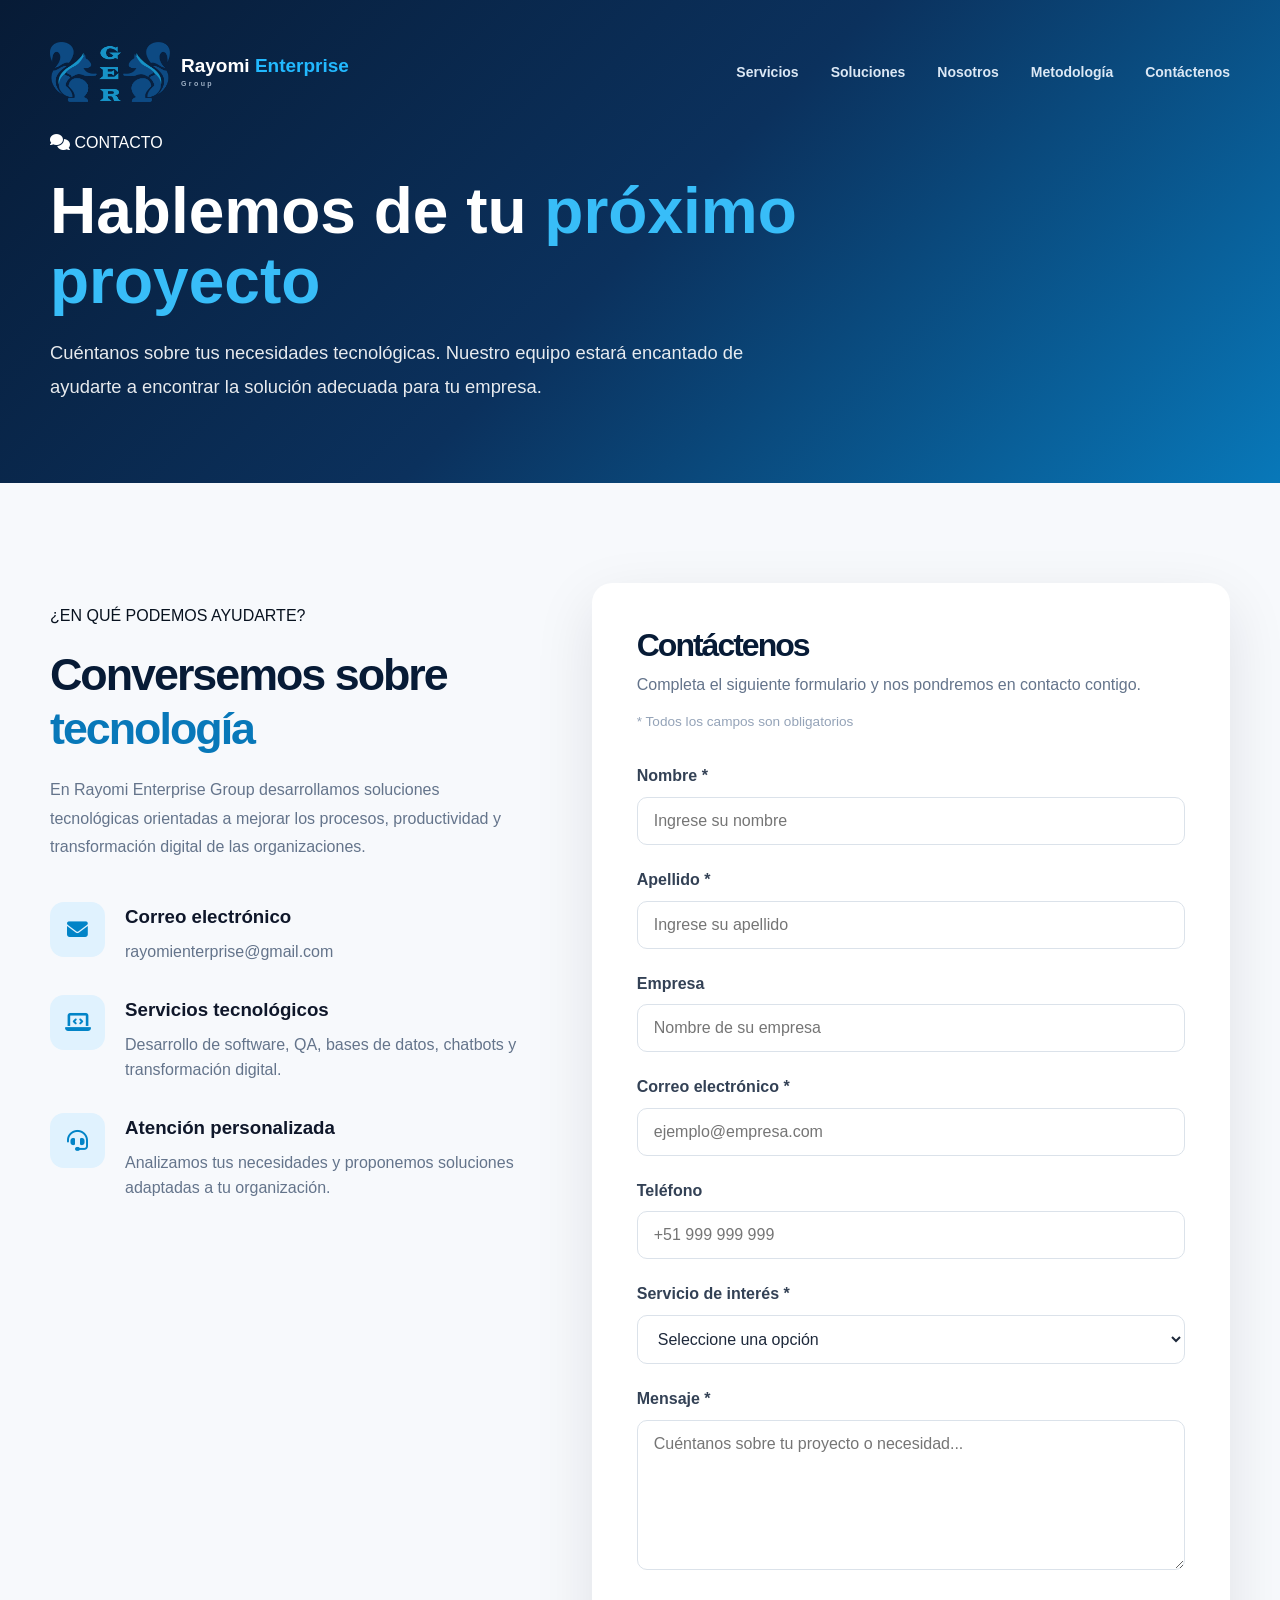
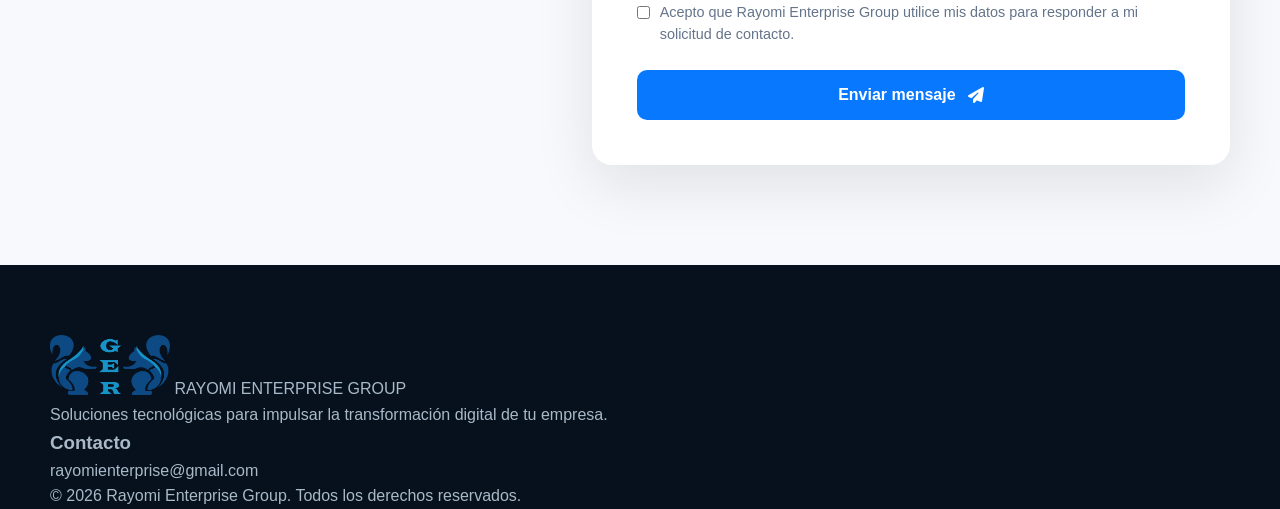
==== contacto.html @ 464d5907 "Update contacto.html" ====
<!DOCTYPE html>
<html lang="es">

<head>
    <meta charset="UTF-8">
    <meta name="viewport" content="width=device-width, initial-scale=1.0">

    <title>Contáctenos | Rayomi Enterprise Group</title>

    <meta name="description"
        content="Contáctenos para conocer nuestros servicios de desarrollo de software, bases de datos, chatbots, QA y soluciones tecnológicas.">

    <!-- Font Awesome -->
    <link rel="stylesheet" href="https://cdnjs.cloudflare.com/ajax/libs/font-awesome/6.5.2/css/all.min.css">

    <link rel="stylesheet" href="styles.css">
</head>

<body>

    <!-- =========================
         HEADER
    ========================== -->
    <header class="header" id="header">
    <div class="container nav">
      <a href="#inicio" class="brand" aria-label="Rayomi Enterprise Grop">
        <!--<span class="brand-mark"><i class="fa-solid fa-cloud"></i></span>--!>
		<img src="logoRayomi.png" width="120px">
        <span>Rayomi <strong>Enterprise</strong><small>Group</small></span>
      </a>

      <button class="menu-toggle" id="menuToggle" aria-label="Abrir menú">
        <i class="fa-solid fa-bars"></i>
      </button>

      <nav id="mainNav">
        <a href="#servicios">Servicios</a>
        <a href="#soluciones">Soluciones</a>
        <a href="#nosotros">Nosotros</a>
        <a href="#metodologia">Metodología</a>
        <!--<a href="#contacto" class="nav-cta">Hablemos <i class="fa-solid fa-arrow-right"></i></a>--!>
		<a href="contacto.html">Contáctenos</a>
      </nav>
    </div>
  </header>


    <!-- =========================
         HERO CONTACTO
    ========================== -->
    <section class="contact-hero">

        <div class="container">

            <div class="contact-hero-content">

                <span class="section-tag">
                    <i class="fa-solid fa-comments"></i>
                    CONTACTO
                </span>

                <h1>
                    Hablemos de tu
                    <span>próximo proyecto</span>
                </h1>

                <p>
                    Cuéntanos sobre tus necesidades tecnológicas.
                    Nuestro equipo estará encantado de ayudarte a
                    encontrar la solución adecuada para tu empresa.
                </p>

            </div>

        </div>

    </section>


    <!-- =========================
         FORMULARIO
    ========================== -->
    <section class="contact-section">

        <div class="container contact-grid">


            <!-- INFORMACIÓN -->
            <div class="contact-info">

                <span class="section-tag">
                    ¿EN QUÉ PODEMOS AYUDARTE?
                </span>

                <h2>
                    Conversemos sobre
                    <span>tecnología</span>
                </h2>

                <p>
                    En Rayomi Enterprise Group desarrollamos soluciones
                    tecnológicas orientadas a mejorar los procesos,
                    productividad y transformación digital de las
                    organizaciones.
                </p>


                <div class="contact-info-item">

                    <div class="contact-icon">
                        <i class="fa-solid fa-envelope"></i>
                    </div>

                    <div>
                        <h3>Correo electrónico</h3>

                        <a href="mailto:rayomienterprise@gmail.com">
                            rayomienterprise@gmail.com
                        </a>
                    </div>

                </div>


                <div class="contact-info-item">

                    <div class="contact-icon">
                        <i class="fa-solid fa-laptop-code"></i>
                    </div>

                    <div>
                        <h3>Servicios tecnológicos</h3>

                        <p>
                            Desarrollo de software,
                            QA, bases de datos, chatbots
                            y transformación digital.
                        </p>
                    </div>

                </div>


                <div class="contact-info-item">

                    <div class="contact-icon">
                        <i class="fa-solid fa-headset"></i>
                    </div>

                    <div>
                        <h3>Atención personalizada</h3>

                        <p>
                            Analizamos tus necesidades y
                            proponemos soluciones adaptadas
                            a tu organización.
                        </p>
                    </div>

                </div>

            </div>


            <!-- FORMULARIO -->
            <div class="contact-form-container">

                <div class="form-header">

                    <h2>Contáctenos</h2>

                    <p>
                        Completa el siguiente formulario y
                        nos pondremos en contacto contigo.
                    </p>

                    <span class="required-info">
                        * Todos los campos son obligatorios
                    </span>

                </div>


                <!--
                    FORMSubmit permite enviar el formulario
                    directamente al correo indicado.
                -->
                <form id="contactForm" action="https://formsubmit.co/rayomienterprise@gmail.com" method="POST">


                    <!-- CONFIGURACIÓN FORMSUBMIT -->

                    <input type="hidden" name="_subject" value="Nuevo contacto desde Rayomi Enterprise Group">

                    <input type="hidden" name="_captcha" value="false">

                    <input type="hidden" name="_template" value="table">
                    <!--value="https://TU-DOMINIO.com/contacto.html?enviado=1">-->
                    <input type="hidden" name="_next"
                        value="https://rayomienterprise.github.io/contacto.html?enviado=1">

                    <!-- NOMBRE -->

                    <div class="form-group">

                        <label for="nombre">
                            Nombre *
                        </label>

                        <input type="text" id="nombre" name="Nombre" placeholder="Ingrese su nombre" required>

                    </div>


                    <!-- APELLIDO -->

                    <div class="form-group">

                        <label for="apellido">
                            Apellido *
                        </label>

                        <input type="text" id="apellido" name="Apellido" placeholder="Ingrese su apellido" required>

                    </div>


                    <!-- EMPRESA -->

                    <div class="form-group">

                        <label for="empresa">
                            Empresa
                        </label>

                        <input type="text" id="empresa" name="Empresa" placeholder="Nombre de su empresa">

                    </div>


                    <!-- CORREO -->

                    <div class="form-group">

                        <label for="email">
                            Correo electrónico *
                        </label>

                        <input type="email" id="email" name="Correo" placeholder="ejemplo@empresa.com" required>

                    </div>


                    <!-- TELÉFONO -->

                    <div class="form-group">

                        <label for="telefono">
                            Teléfono
                        </label>

                        <input type="tel" id="telefono" name="Telefono" placeholder="+51 999 999 999">

                    </div>


                    <!-- SERVICIO -->

                    <div class="form-group">

                        <label for="servicio">
                            Servicio de interés *
                        </label>

                        <select id="servicio" name="Servicio" required>

                            <option value="">
                                Seleccione una opción
                            </option>

                            <option value="Desarrollo de Software">
                                Desarrollo de Software
                            </option>

                            <option value="Aseguramiento y Control de Calidad">
                                Aseguramiento y Control de Calidad
                            </option>

                            <option value="Bases de Datos">
                                Bases de Datos
                            </option>

                            <option value="Chatbots e Inteligencia Artificial">
                                Chatbots e Inteligencia Artificial
                            </option>

                            <option value="Transformación Digital">
                                Transformación Digital
                            </option>

                            <option value="Consultoría TI">
                                Consultoría TI
                            </option>

                            <option value="Otro">
                                Otro
                            </option>

                        </select>

                    </div>


                    <!-- MENSAJE -->

                    <div class="form-group">

                        <label for="mensaje">
                            Mensaje *
                        </label>

                        <textarea id="mensaje" name="Mensaje" rows="6"
                            placeholder="Cuéntanos sobre tu proyecto o necesidad..." required></textarea>

                    </div>


                    <!-- CONSENTIMIENTO -->

                    <div class="form-checkbox">

                        <input type="checkbox" id="consentimiento" name="Consentimiento" value="Aceptado" required>

                        <label for="consentimiento">

                            Acepto que Rayomi Enterprise Group utilice
                            mis datos para responder a mi solicitud
                            de contacto.

                        </label>

                    </div>


                    <!-- BOTÓN -->

                    <button type="submit" class="btn btn-primary btn-submit">

                        <span>
                            Enviar mensaje
                        </span>

                        <i class="fa-solid fa-paper-plane"></i>

                    </button>


                    <!-- MENSAJE DE PROCESAMIENTO -->

                    <div id="formMessage" class="form-message">
                    </div>

                </form>

            </div>

        </div>

    </section>


    <!-- =========================
         FOOTER
    ========================== -->

    <footer class="footer">

        <div class="container">

            <div class="footer-content">

                <div>
                    <div class="logo"><img src="logoRayomi.png" width="120px">
                        <span class="logo-jmp">RAYOMI</span>
                        <span class="logo-text">ENTERPRISE GROUP</span>
                    </div>

                    <p>
                        Soluciones tecnológicas para impulsar
                        la transformación digital de tu empresa.
                    </p>

                </div>


                <div>

                    <h3>Contacto</h3>

                    <a href="mailto:rayomienterprise@gmail.com">
                        rayomienterprise@gmail.com
                    </a>

                </div>

            </div>


            <div class="footer-bottom">

                <p>
                    © 2026 Rayomi Enterprise Group. Todos los derechos reservados.
                </p>

            </div>

        </div>

    </footer>


    <script src="contacto.js"></script>

</body>

</html>
---- styles.css ----
*{margin:0;padding:0;box-sizing:border-box}
:root{--ink:#08121f;--blue:#0878ff;--cyan:#00c6ff;--muted:#667085;--line:#e7ebf0;--dark:#071321;--dark2:#0c1d30;--white:#fff}
html{scroll-behavior:smooth}
body{font-family:Inter,Arial,sans-serif;color:var(--ink);background:#fff;line-height:1.6;overflow-x:hidden}
a{text-decoration:none;color:inherit}
.container{width:min(1180px,calc(100% - 40px));margin:auto}
.topbar{background:#06101c;color:#b8c6d6;font-size:12px}
.topbar-inner{display:flex;justify-content:flex-end;gap:25px;padding:8px 0}
.topbar i{color:#31b9ff;margin-right:6px}
.header{position:absolute;z-index:20;top:31px;left:0;width:100%;transition:.35s}
.header.scrolled{position:fixed;top:0;background:rgba(6,16,28,.96);box-shadow:0 8px 30px #0002}
.nav{height:82px;display:flex;align-items:center;justify-content:space-between}
.brand{display:flex;align-items:center;gap:11px;color:#fff;font-size:19px;font-weight:800;line-height:1}
.brand strong{color:#22b9ff}
.brand small{display:block;font-size:7px;letter-spacing:2.4px;color:#9fb1c6;margin-top:5px}
.brand-mark{width:39px;height:39px;border:1px solid #35baff;border-radius:12px;display:grid;place-items:center;color:#36c4ff;background:#ffffff0d}
nav{display:flex;align-items:center;gap:32px;color:#dce8f5;font-size:14px;font-weight:600}
nav a{transition:.25s}
nav a:hover{color:#37c5ff}
.nav-cta{border:1px solid #ffffff55;padding:11px 17px;border-radius:30px}
.menu-toggle{display:none;background:none;border:0;color:#fff;font-size:23px}
.hero{height:760px;background:#06111d}
.hero-slider{height:100%;position:relative;overflow:hidden}
.hero-slide{position:absolute;inset:0;background-image:var(--bg);background-size:cover;background-position:center;opacity:0;transform:scale(1.04);transition:opacity .8s,transform 6s}
.hero-slide.active{opacity:1;transform:scale(1)}
.hero-overlay{position:absolute;inset:0;background:linear-gradient(90deg,#04101df2 0%,#061525c8 46%,#06152545 100%)}
.hero-content{height:100%;display:flex;align-items:center;position:relative;z-index:2}
.hero-copy{max-width:760px;color:#fff;padding-top:55px}
.eyebrow,.section-kicker{display:inline-block;font-size:11px;letter-spacing:2.2px;font-weight:800;color:#35c4ff;margin-bottom:18px}
.hero h1{font-size:clamp(43px,6vw,78px);line-height:1.04;letter-spacing:-3px;margin-bottom:24px}
.hero h1 span,h2 span{color:#21b9ff}
.hero p{font-size:18px;color:#d0dae5;max-width:650px;margin-bottom:32px}
.hero-actions{display:flex;gap:13px;flex-wrap:wrap}
.btn{display:inline-flex;align-items:center;gap:12px;padding:14px 23px;border-radius:4px;font-weight:700;font-size:14px;transition:.3s}
.btn-primary{background:#0878ff;color:#fff}
.btn-primary:hover{background:#0d94ff;transform:translateY(-2px)}
.btn-outline{border:1px solid #fff8;color:#fff}
.btn-outline:hover{background:#fff;color:#08121f}
.slider-controls{position:absolute;bottom:45px;left:50%;transform:translateX(-50%);width:min(1180px,calc(100% - 40px));display:flex;align-items:center;gap:20px;z-index:5}
.slider-controls button,.carousel-arrows button{width:43px;height:43px;border:1px solid #ffffff55;background:#ffffff0d;color:#fff;border-radius:50%;cursor:pointer}
.slider-dots{display:flex;gap:7px}
.slider-dots button{width:35px;height:3px;border:0;border-radius:5px;background:#ffffff55;cursor:pointer}
.slider-dots button.active{background:#22baff}
.section{padding:105px 0}
.intro-grid{display:grid;grid-template-columns:1fr 1fr;gap:80px;align-items:end}
h2{font-size:clamp(34px,4vw,54px);line-height:1.08;letter-spacing:-2px}
.lead{font-size:19px;color:var(--muted);max-width:540px;margin-bottom:25px}
.text-link{font-weight:800;color:#0878ff}
.text-link i{margin-left:8px}
.section-dark{background:var(--dark);color:#fff}
.section-heading{display:flex;justify-content:space-between;align-items:end;gap:40px;margin-bottom:48px}
.section-heading.light p{color:#9fb1c6}
.section-heading>p{max-width:410px;color:var(--muted)}
.service-grid{display:grid;grid-template-columns:repeat(3,1fr);border-top:1px solid #ffffff18;border-left:1px solid #ffffff18}
.service-card{padding:35px;border-right:1px solid #ffffff18;border-bottom:1px solid #ffffff18;min-height:295px;position:relative;transition:.35s;background:linear-gradient(145deg,#ffffff00,#ffffff02)}
.service-card:hover{background:#10283e;transform:translateY(-5px)}
.service-icon{width:48px;height:48px;border:1px solid #25baff55;color:#25baff;display:grid;place-items:center;border-radius:13px;margin-bottom:35px}
.service-card>span{font-size:11px;color:#64778b;float:right}
.service-card h3{font-size:20px;line-height:1.2;margin-bottom:12px}
.service-card p{font-size:14px;color:#9fb1c6;margin-bottom:20px}
.service-card a{font-size:12px;font-weight:800;color:#35c4ff}
.service-card a i{margin-left:7px}
.solutions{background:#f7f9fb}
.solution-carousel{display:grid;grid-auto-flow:column;grid-auto-columns:calc(33.333% - 15px);gap:22px;overflow-x:auto;scroll-snap-type:x mandatory;scrollbar-width:none}
.solution-carousel::-webkit-scrollbar{display:none}
.solution-card{background:#fff;scroll-snap-align:start;box-shadow:0 15px 40px #0914260d}
.solution-image{height:220px;background-size:cover;background-position:center}
.solution-body{padding:27px}
.solution-body span{font-size:10px;letter-spacing:1.5px;font-weight:800;color:#0878ff}
.solution-body h3{font-size:22px;margin:9px 0}
.solution-body p{color:var(--muted);font-size:14px}
.carousel-arrows{display:flex;gap:10px;justify-content:flex-end;margin-top:25px}
.carousel-arrows button{color:#08121f;border-color:#cdd6df;background:#fff}
.carousel-arrows button:hover{background:#0878ff;color:#fff;border-color:#0878ff}
.feature-banner{position:relative;min-height:650px;color:#fff;display:flex;align-items:center;overflow:hidden}
.feature-bg{position:absolute;inset:0;background:linear-gradient(90deg,#061321ee,#061321a8,#06132155),url('https://images.unsplash.com/photo-1451187580459-43490279c0fa?auto=format&fit=crop&w=2000&q=85') center/cover}
.feature-content{position:relative;z-index:2;padding:90px 0}
.feature-content h2{max-width:800px;margin-bottom:25px}
.feature-content>p{max-width:650px;color:#cbd6e1;font-size:17px}
.stats{display:flex;gap:65px;margin-top:55px;flex-wrap:wrap}
.stats div{display:flex;flex-direction:column}
.stats strong{font-size:38px;color:#2bc0ff}
.stats span{font-size:12px;color:#aebdcb;text-transform:uppercase;letter-spacing:1px}
.centered{text-align:center;display:block;max-width:700px;margin:0 auto 60px}
.centered p{margin:15px auto 0}
.process-grid{display:grid;grid-template-columns:repeat(4,1fr);gap:20px}
.process-item{position:relative;padding:35px 28px;border-top:1px solid #dce2e8}
.process-number{font-size:11px;font-weight:800;color:#0878ff;margin-bottom:30px}
.process-item>i{font-size:24px;color:#0878ff;margin-bottom:18px}
.process-item h3{margin-bottom:10px}
.process-item p{font-size:14px;color:var(--muted)}
.cta{padding:75px 0;background:#0878ff;color:#fff}
.cta-inner{display:flex;justify-content:space-between;align-items:center;gap:40px}
.cta h2{max-width:780px}
.cta .section-kicker{color:#aeeaff}
.btn-light{background:#fff;color:#0878ff;white-space:nowrap}
.btn-light:hover{transform:translateY(-2px);box-shadow:0 10px 25px #001c3b33}
.footer{background:#06111d;color:#aab9c8;padding:70px 0 0}
.footer-grid{display:grid;grid-template-columns:2fr 1fr 1fr 1.2fr;gap:50px;padding-bottom:55px}
.footer-brand{margin-bottom:20px}
.footer-grid>div>p{max-width:300px;font-size:13px}
.footer h4{color:#fff;font-size:13px;margin-bottom:18px}
.footer-grid>div>a:not(.brand),.footer-grid>div>span{display:block;font-size:13px;margin:10px 0;color:#aab9c8}
.footer-grid>div>a:not(.brand):hover{color:#2bc0ff}
.socials{display:flex;gap:9px;margin-top:20px}
.socials a{width:35px!important;height:35px;border:1px solid #ffffff22;border-radius:50%;display:grid!important;place-items:center}
.copyright{border-top:1px solid #ffffff12;padding:20px 0;display:flex;justify-content:space-between;font-size:11px}
.back-top{position:fixed;right:22px;bottom:22px;width:43px;height:43px;border:0;border-radius:50%;background:#0878ff;color:#fff;cursor:pointer;opacity:0;visibility:hidden;transition:.3s;z-index:30}
.back-top.show{opacity:1;visibility:visible}
@media(max-width:900px){
  .topbar{display:none}.header{top:0}.nav{height:72px}.menu-toggle{display:block}
  nav{display:none;position:absolute;top:72px;left:0;width:100%;padding:22px 20px;background:#06111df7;flex-direction:column;align-items:flex-start;gap:18px}
  nav.open{display:flex}.nav-cta{width:100%;text-align:center}
  .hero{height:680px}.intro-grid,.service-grid{grid-template-columns:1fr}.intro-grid{gap:35px}
  .section-heading,.cta-inner{align-items:flex-start;flex-direction:column}.solution-carousel{grid-auto-columns:80%}
  .process-grid{grid-template-columns:repeat(2,1fr)}.footer-grid{grid-template-columns:1fr 1fr}
}
@media(max-width:560px){
  .container{width:min(100% - 28px,1180px)}.hero h1{font-size:43px;letter-spacing:-1.5px}
  .hero p{font-size:16px}.section{padding:75px 0}.service-card{min-height:260px;padding:28px}
  .solution-carousel{grid-auto-columns:92%}.feature-banner{min-height:600px}.stats{gap:30px}
  .process-grid,.footer-grid{grid-template-columns:1fr}.copyright{flex-direction:column;gap:7px}
}

/* ==========================================
   CONTACTO
========================================== */

.contact-hero {
    padding: 130px 0 80px;
    background:
        linear-gradient(
            135deg,
            #071b36 0%,
            #0b315d 50%,
            #0878b9 100%
        );
    color: white;
}

.contact-hero-content {
    max-width: 800px;
}

.contact-hero h1 {
    font-size: clamp(2.5rem, 5vw, 4.5rem);
    line-height: 1.1;
    margin: 20px 0;
}

.contact-hero h1 span {
    color: #38bdf8;
}

.contact-hero p {
    font-size: 1.15rem;
    line-height: 1.8;
    max-width: 700px;
    opacity: 0.9;
}


/* ==========================================
   SECCIÓN CONTACTO
========================================== */

.contact-section {
    padding: 100px 0;
    background: #f7f9fc;
}

.contact-grid {
    display: grid;
    grid-template-columns: 0.85fr 1.15fr;
    gap: 70px;
    align-items: start;
}


/* ==========================================
   INFORMACIÓN
========================================== */

.contact-info {
    padding-top: 20px;
}

.contact-info h2 {
    font-size: 2.8rem;
    line-height: 1.2;
    margin: 20px 0;
    color: #071b36;
}

.contact-info h2 span {
    color: #0878b9;
}

.contact-info > p {
    color: #64748b;
    line-height: 1.8;
    margin-bottom: 40px;
}


.contact-info-item {
    display: flex;
    gap: 20px;
    margin-bottom: 30px;
}

.contact-icon {
    min-width: 55px;
    height: 55px;

    display: flex;
    align-items: center;
    justify-content: center;

    border-radius: 14px;

    background: #e0f2fe;
    color: #0284c7;

    font-size: 1.3rem;
}

.contact-info-item h3 {
    margin: 0 0 7px;
    color: #0f172a;
}

.contact-info-item p,
.contact-info-item a {
    margin: 0;
    color: #64748b;
    line-height: 1.6;
}

.contact-info-item a {
    text-decoration: none;
}

.contact-info-item a:hover {
    color: #0284c7;
}


/* ==========================================
   FORMULARIO
========================================== */

.contact-form-container {
    background: white;

    padding: 45px;

    border-radius: 20px;

    box-shadow:
        0 20px 60px rgba(15, 23, 42, 0.10);
}

.form-header {
    margin-bottom: 30px;
}

.form-header h2 {
    font-size: 2rem;
    color: #071b36;
    margin-bottom: 10px;
}

.form-header p {
    color: #64748b;
    margin-bottom: 10px;
}

.required-info {
    font-size: 0.85rem;
    color: #94a3b8;
}


/* ==========================================
   CAMPOS
========================================== */

.form-group {
    margin-bottom: 22px;
}

.form-group label {
    display: block;

    margin-bottom: 8px;

    font-weight: 600;

    color: #334155;
}

.form-group input,
.form-group select,
.form-group textarea {

    width: 100%;

    padding: 14px 16px;

    border: 1px solid #dbe2ea;

    border-radius: 10px;

    background: #fff;

    font-family: inherit;

    font-size: 1rem;

    color: #1e293b;

    outline: none;

    transition: all 0.25s ease;

    box-sizing: border-box;
}

.form-group textarea {
    resize: vertical;
    min-height: 150px;
}

.form-group input:focus,
.form-group select:focus,
.form-group textarea:focus {

    border-color: #0284c7;

    box-shadow:
        0 0 0 3px rgba(2, 132, 199, 0.10);
}


/* ==========================================
   CHECKBOX
========================================== */

.form-checkbox {

    display: flex;

    align-items: flex-start;

    gap: 10px;

    margin: 25px 0;

    color: #64748b;

    font-size: 0.9rem;

    line-height: 1.5;
}

.form-checkbox input {
    margin-top: 4px;
}


/* ==========================================
   BOTÓN
========================================== */

.btn-submit {

    width: 100%;

    border: none;

    display: flex;

    justify-content: center;

    align-items: center;

    gap: 12px;

    cursor: pointer;

    padding: 16px 25px;

    font-size: 1rem;

    font-weight: 600;

    border-radius: 10px;

    transition: all 0.3s ease;
}

.btn-submit:hover {
    transform: translateY(-2px);

    box-shadow:
        0 10px 25px rgba(2, 132, 199, 0.25);
}

.btn-submit:disabled {
    opacity: 0.7;
    cursor: wait;
    transform: none;
}


/* ==========================================
   MENSAJES
========================================== */

.form-message {

    margin-top: 20px;

    padding: 14px;

    border-radius: 10px;

    display: none;

    line-height: 1.5;
}

.form-message.loading {
    display: block;

    background: #eff6ff;
    color: #1d4ed8;
}

.form-message.success {
    display: block;

    background: #ecfdf5;
    color: #047857;
}


/* ==========================================
   RESPONSIVE
========================================== */

@media (max-width: 900px) {

    .contact-grid {
        grid-template-columns: 1fr;

        gap: 50px;
    }

    .contact-info {
        padding-top: 0;
    }

}


@media (max-width: 600px) {

    .contact-hero {
        padding: 110px 0 60px;
    }

    .contact-section {
        padding: 60px 0;
    }

    .contact-form-container {
        padding: 25px 20px;
        border-radius: 15px;
    }

    .contact-info h2 {
        font-size: 2.2rem;
    }

}
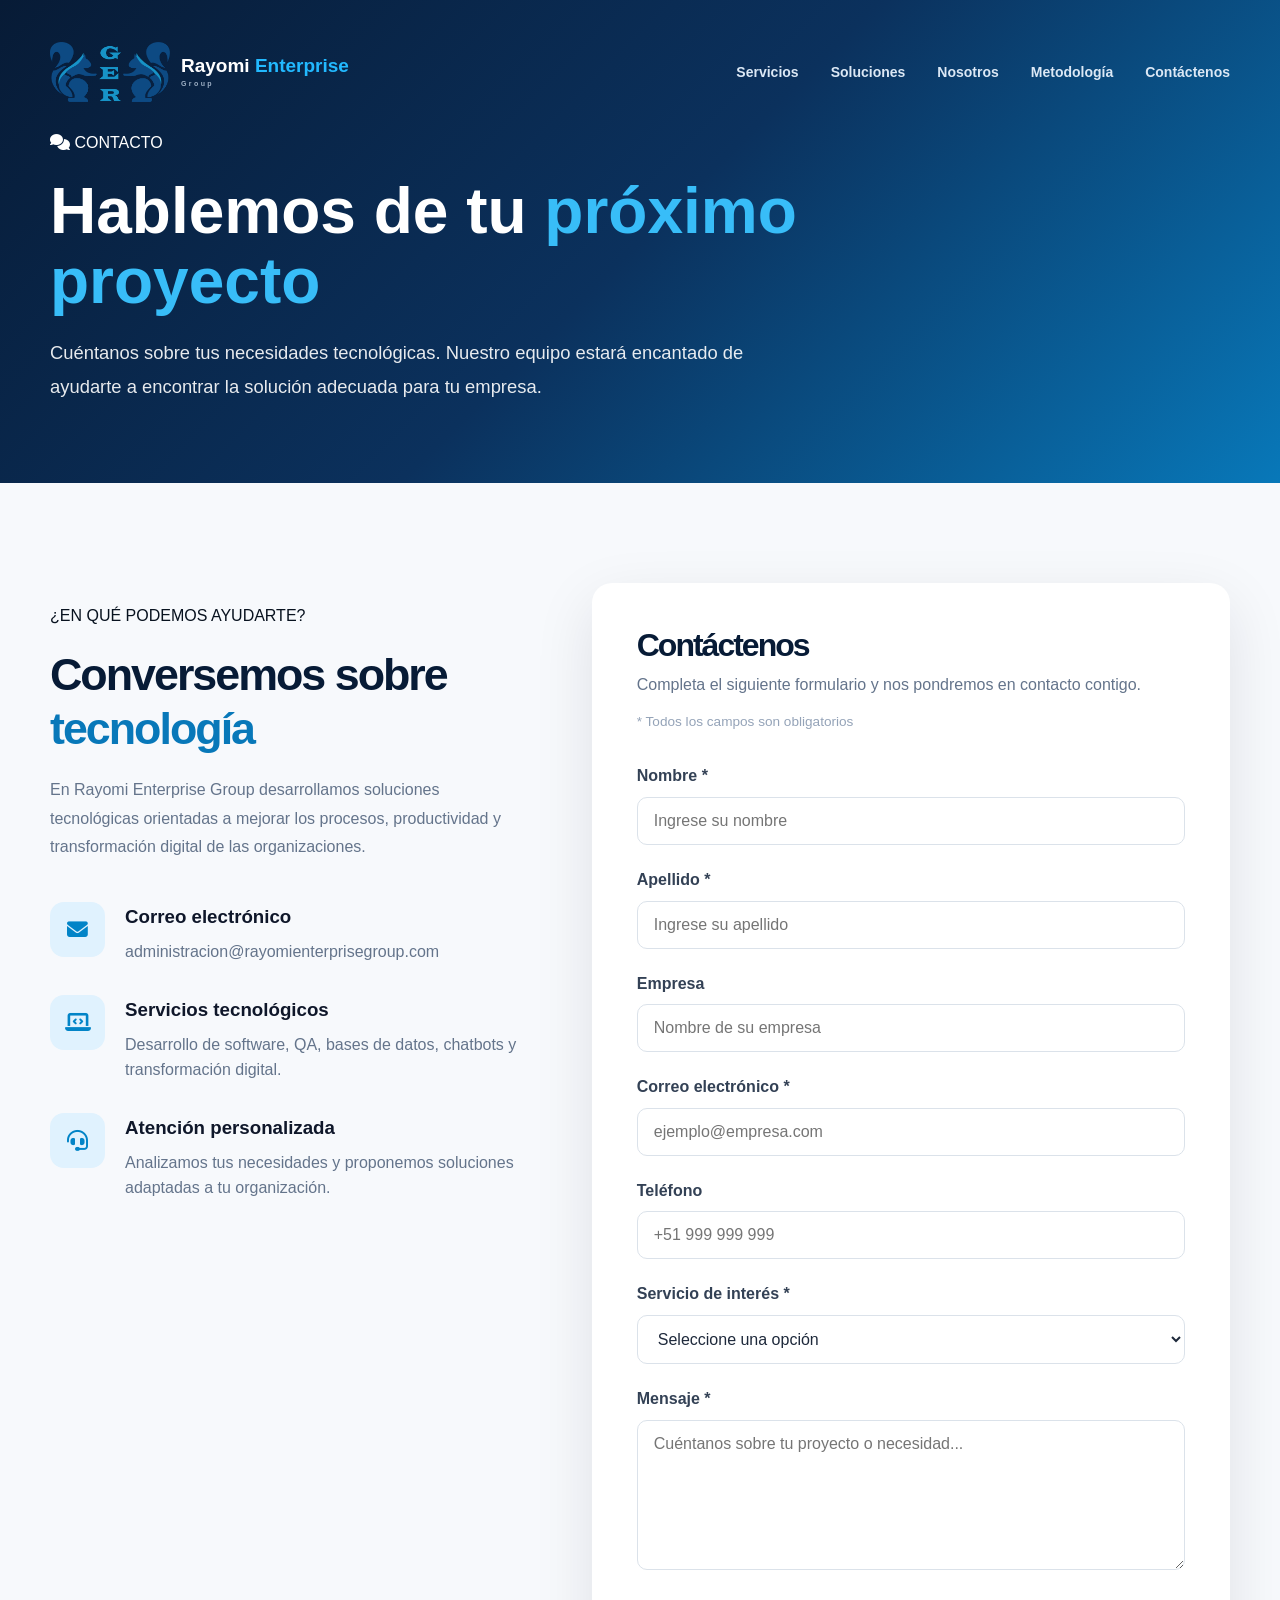
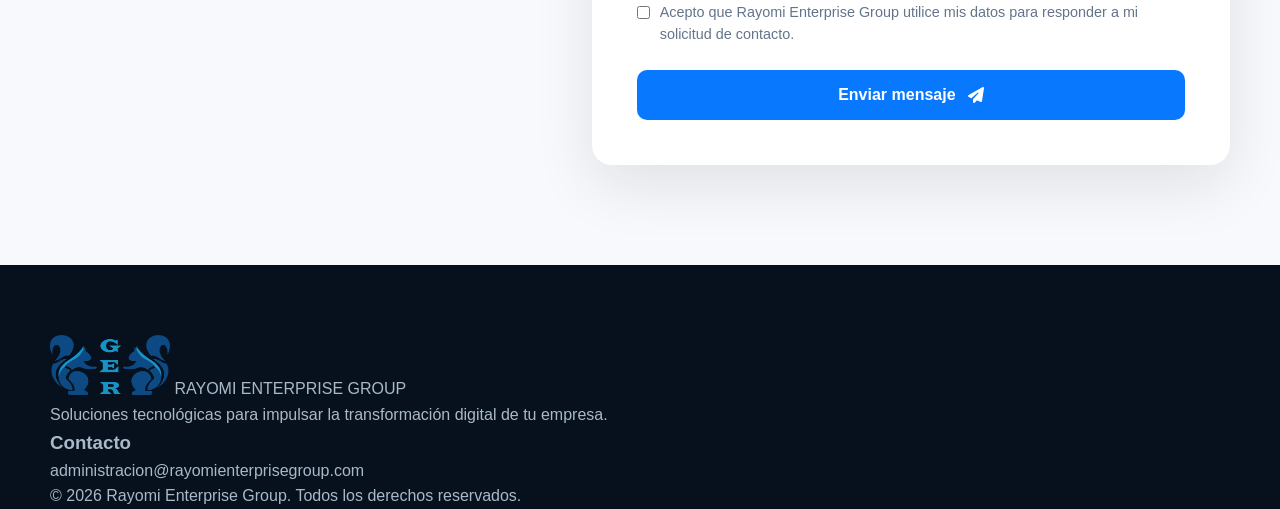
==== commit 4f314fad: "Update contacto.html" ====
--- a/contacto.html
+++ b/contacto.html
@@ -34,13 +34,12 @@
       </button>
 
       <nav id="mainNav">
-        <a href="#servicios">Servicios</a>
-        <a href="#soluciones">Soluciones</a>
-        <a href="#nosotros">Nosotros</a>
-        <a href="#metodologia">Metodología</a>
-        <!--<a href="#contacto" class="nav-cta">Hablemos <i class="fa-solid fa-arrow-right"></i></a>--!>
+		<a href="index.html#servicios">Servicios</a>
+		<a href="index.html#soluciones">Soluciones</a>
+		<a href="index.html#nosotros">Nosotros</a>
+		<a href="index.html#metodologia">Metodología</a>
 		<a href="contacto.html">Contáctenos</a>
-      </nav>
+		</nav>
     </div>
   </header>
 
@@ -114,8 +113,8 @@
                     <div>
                         <h3>Correo electrónico</h3>
 
-                        <a href="mailto:rayomienterprise@gmail.com">
-                            rayomienterprise@gmail.com
+                        <a href="mailto:administracion@rayomienterprisegroup.com">
+                            administracion@rayomienterprisegroup.com
                         </a>
                     </div>
 
@@ -185,7 +184,7 @@
                     FORMSubmit permite enviar el formulario
                     directamente al correo indicado.
                 -->
-                <form id="contactForm" action="https://formsubmit.co/rayomienterprise@gmail.com" method="POST">
+                <form id="contactForm" action="https://formsubmit.co/administracion@rayomienterprisegroup.com" method="POST">
 
 
                     <!-- CONFIGURACIÓN FORMSUBMIT -->
@@ -197,7 +196,7 @@
                     <input type="hidden" name="_template" value="table">
                     <!--value="https://TU-DOMINIO.com/contacto.html?enviado=1">-->
                     <input type="hidden" name="_next"
-                        value="https://rayomienterprise.github.io/contacto.html?enviado=1">
+                        value="https://rayomienterprisegroup.com/contacto.html?enviado=1">
 
                     <!-- NOMBRE -->
 
@@ -302,8 +301,11 @@
                                 Consultoría TI
                             </option>
 
-                            <option value="Otro">
-                                Otro
+                            <option value="Otros Servicios de TI">
+                                Otros Servicios de TI
+                            </option>
+							<option value="Otras Consultas">
+                                Otras Consultas
                             </option>
 
                         </select>
@@ -397,8 +399,8 @@
 
                     <h3>Contacto</h3>
 
-                    <a href="mailto:rayomienterprise@gmail.com">
-                        rayomienterprise@gmail.com
+                    <a href="mailto:administracion@rayomienterprisegroup.com">
+                        administracion@rayomienterprisegroup.com
                     </a>
 
                 </div>
